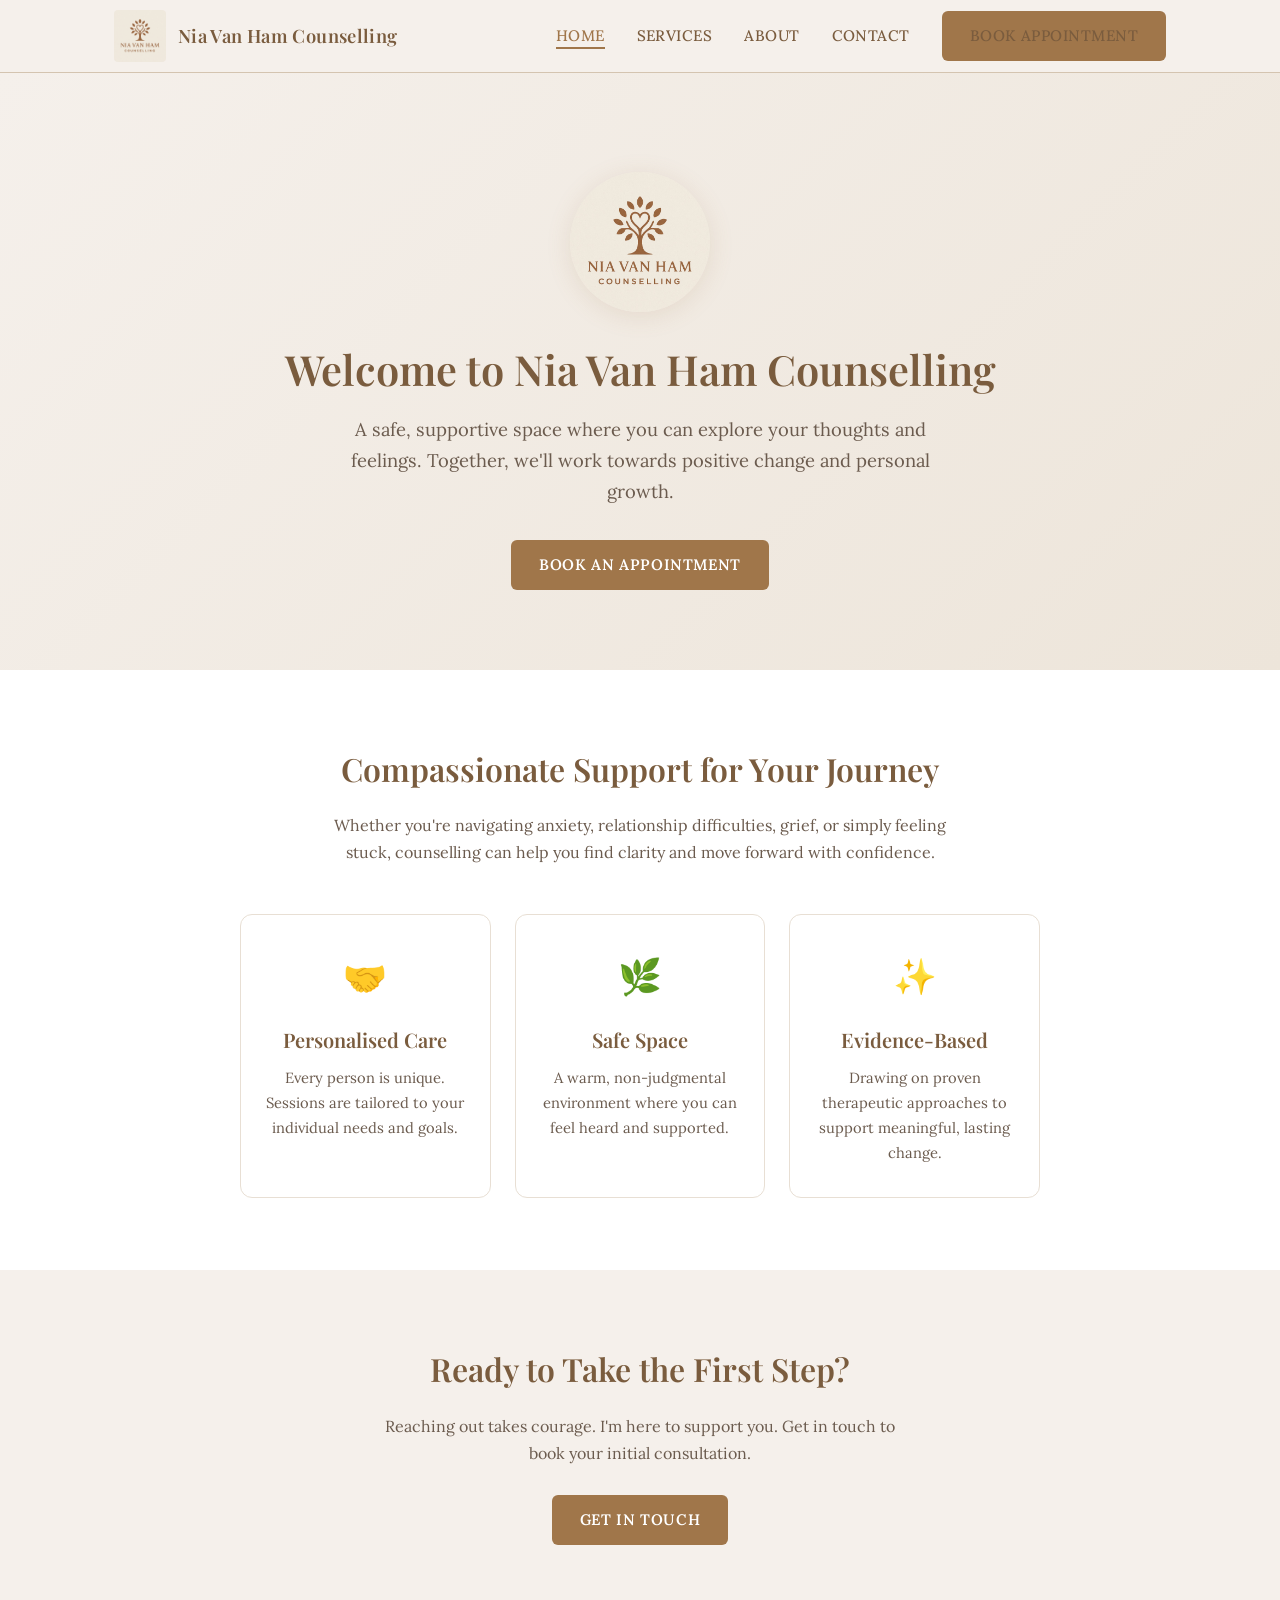
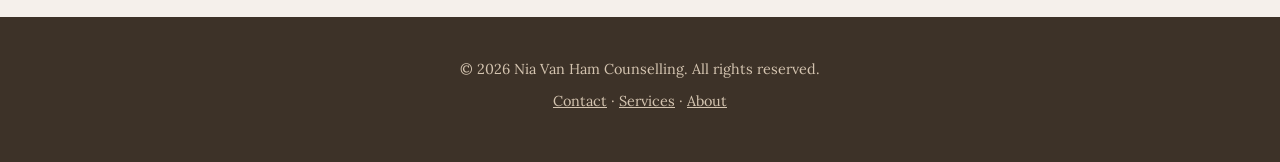
==== index.html @ aca7f018 "Add website: 4-page counselling site for GitHub Pages Home, Services, About, and Contact pages with " ====
<!DOCTYPE html>
<html lang="en">
<head>
  <meta charset="UTF-8">
  <meta name="viewport" content="width=device-width, initial-scale=1.0">
  <title>Nia Van Ham Counselling</title>
  <meta name="description" content="Nia Van Ham Counselling — compassionate, professional counselling services. Supporting you through life's challenges with warmth and care.">
  <link rel="preconnect" href="https://fonts.googleapis.com">
  <link href="https://fonts.googleapis.com/css2?family=Lora:ital,wght@0,400;0,500;0,600;1,400&family=Playfair+Display:wght@500;600;700&display=swap" rel="stylesheet">
  <link rel="stylesheet" href="assets/style.css">
  <link rel="icon" href="assets/logo.jpeg" type="image/jpeg">
</head>
<body>

  <!-- Navigation -->
  <nav class="nav">
    <div class="container">
      <a href="index.html" class="nav-logo">
        <img src="assets/logo.jpeg" alt="Nia Van Ham Counselling logo">
        <span>Nia Van Ham Counselling</span>
      </a>
      <button class="hamburger" onclick="document.querySelector('.nav-links').classList.toggle('open')" aria-label="Menu">
        <span></span><span></span><span></span>
      </button>
      <ul class="nav-links">
        <li><a href="index.html" class="active">Home</a></li>
        <li><a href="services.html">Services</a></li>
        <li><a href="about.html">About</a></li>
        <li><a href="contact.html">Contact</a></li>
        <li><a href="contact.html" class="btn">Book Appointment</a></li>
      </ul>
    </div>
  </nav>

  <!-- Hero -->
  <section class="hero hero-home">
    <div class="container">
      <img src="assets/logo.jpeg" alt="Nia Van Ham Counselling" class="hero-logo">
      <h1>Welcome to Nia Van Ham Counselling</h1>
      <p>A safe, supportive space where you can explore your thoughts and feelings. Together, we'll work towards positive change and personal growth.</p>
      <a href="contact.html" class="btn">Book an Appointment</a>
    </div>
  </section>

  <!-- Intro section -->
  <section class="section section-alt">
    <div class="container">
      <div class="section-heading">
        <h2>Compassionate Support for Your Journey</h2>
        <p>Whether you're navigating anxiety, relationship difficulties, grief, or simply feeling stuck, counselling can help you find clarity and move forward with confidence.</p>
      </div>

      <div class="services-grid" style="max-width:800px; margin:0 auto;">
        <div class="service-card">
          <div class="icon">🤝</div>
          <h3>Personalised Care</h3>
          <p>Every person is unique. Sessions are tailored to your individual needs and goals.</p>
        </div>
        <div class="service-card">
          <div class="icon">🌿</div>
          <h3>Safe Space</h3>
          <p>A warm, non-judgmental environment where you can feel heard and supported.</p>
        </div>
        <div class="service-card">
          <div class="icon">✨</div>
          <h3>Evidence-Based</h3>
          <p>Drawing on proven therapeutic approaches to support meaningful, lasting change.</p>
        </div>
      </div>
    </div>
  </section>

  <!-- CTA Section -->
  <section class="section" style="text-align:center;">
    <div class="container">
      <h2 style="color:#7A5C3E;">Ready to Take the First Step?</h2>
      <p style="max-width:540px; margin:12px auto 28px; color:#6B5B4E;">Reaching out takes courage. I'm here to support you. Get in touch to book your initial consultation.</p>
      <a href="contact.html" class="btn">Get in Touch</a>
    </div>
  </section>

  <!-- Footer -->
  <footer class="footer">
    <div class="container">
      <p>&copy; 2026 Nia Van Ham Counselling. All rights reserved.</p>
      <p><a href="contact.html">Contact</a> &middot; <a href="services.html">Services</a> &middot; <a href="about.html">About</a></p>
    </div>
  </footer>

</body>
</html>
---- assets/style.css ----
/* ========================================
   Nia Van Ham Counselling — Global Styles
   Palette derived from logo:
     Cream bg:   #F5F0EB
     Warm brown: #A0764A
     Dark brown: #7A5C3E
     Light tan:  #D4C4B0
     Text dark:  #3D3228
     White:      #FFFFFF
   ======================================== */

/* Reset & base */
*, *::before, *::after { box-sizing: border-box; margin: 0; padding: 0; }

html { scroll-behavior: smooth; }

body {
  font-family: 'Lora', 'Georgia', serif;
  color: #3D3228;
  background: #F5F0EB;
  line-height: 1.7;
  -webkit-font-smoothing: antialiased;
}

img { max-width: 100%; height: auto; display: block; }
a { color: inherit; text-decoration: none; }

.container {
  max-width: 1100px;
  margin: 0 auto;
  padding: 0 24px;
}

/* ---- Typography ---- */
h1, h2, h3 {
  font-family: 'Playfair Display', 'Georgia', serif;
  font-weight: 600;
  color: #3D3228;
}

h1 { font-size: 2.6rem; line-height: 1.2; }
h2 { font-size: 2rem; margin-bottom: 16px; }
h3 { font-size: 1.25rem; margin-bottom: 8px; }
p  { margin-bottom: 16px; }

/* ---- Navigation ---- */
.nav {
  position: fixed;
  top: 0; left: 0; right: 0;
  z-index: 100;
  background: rgba(245, 240, 235, 0.95);
  backdrop-filter: blur(8px);
  border-bottom: 1px solid #D4C4B0;
}

.nav .container {
  display: flex;
  align-items: center;
  justify-content: space-between;
  height: 72px;
}

.nav-logo {
  display: flex;
  align-items: center;
  gap: 12px;
}

.nav-logo img {
  height: 52px;
  width: 52px;
  object-fit: contain;
  border-radius: 4px;
}

.nav-logo span {
  font-family: 'Playfair Display', 'Georgia', serif;
  font-size: 1.15rem;
  font-weight: 600;
  color: #7A5C3E;
  letter-spacing: 0.02em;
}

.nav-links {
  display: flex;
  align-items: center;
  gap: 32px;
  list-style: none;
}

.nav-links a {
  font-size: 0.95rem;
  font-weight: 500;
  color: #7A5C3E;
  transition: color 0.2s;
  letter-spacing: 0.03em;
  text-transform: uppercase;
  font-family: 'Lora', serif;
}

.nav-links a:hover,
.nav-links a.active {
  color: #A0764A;
  border-bottom: 2px solid #A0764A;
  padding-bottom: 2px;
}

.btn {
  display: inline-block;
  background: #A0764A;
  color: #fff;
  padding: 12px 28px;
  border-radius: 6px;
  font-family: 'Lora', serif;
  font-size: 0.95rem;
  font-weight: 600;
  letter-spacing: 0.04em;
  text-transform: uppercase;
  transition: background 0.25s, transform 0.15s;
  border: none;
  cursor: pointer;
}

.btn:hover {
  background: #7A5C3E;
  transform: translateY(-1px);
}

.btn-outline {
  background: transparent;
  border: 2px solid #A0764A;
  color: #A0764A;
}

.btn-outline:hover {
  background: #A0764A;
  color: #fff;
}

/* ---- Hero Sections ---- */
.hero {
  margin-top: 72px;
  background: linear-gradient(135deg, #F5F0EB 0%, #EDE5DA 100%);
  padding: 80px 24px;
  text-align: center;
}

.hero h1 {
  margin-bottom: 20px;
  color: #7A5C3E;
}

.hero p {
  font-size: 1.15rem;
  color: #6B5B4E;
  max-width: 600px;
  margin: 0 auto 32px;
}

/* Home hero — larger & with logo */
.hero-home {
  padding: 100px 24px 80px;
}

.hero-home .hero-logo {
  width: 140px;
  height: 140px;
  margin: 0 auto 32px;
  border-radius: 50%;
  object-fit: cover;
  box-shadow: 0 4px 24px rgba(160,118,74,0.15);
}

/* Page heroes (About, Services, Contact) */
.hero-page {
  padding: 60px 24px;
  background: linear-gradient(135deg, #EDE5DA 0%, #D4C4B0 100%);
}

.hero-page h1 {
  font-size: 2.4rem;
}

/* ---- Section ---- */
.section {
  padding: 72px 24px;
}

.section-alt {
  background: #fff;
}

.section-heading {
  text-align: center;
  margin-bottom: 48px;
}

.section-heading h2 {
  color: #7A5C3E;
}

.section-heading p {
  max-width: 620px;
  margin: 8px auto 0;
  color: #6B5B4E;
}

/* ---- Services Grid ---- */
.services-grid {
  display: grid;
  grid-template-columns: repeat(auto-fill, minmax(240px, 1fr));
  gap: 24px;
}

.service-card {
  background: #fff;
  border: 1px solid #E8DFD4;
  border-radius: 12px;
  padding: 32px 24px;
  text-align: center;
  transition: transform 0.2s, box-shadow 0.2s;
}

.service-card:hover {
  transform: translateY(-4px);
  box-shadow: 0 8px 24px rgba(160,118,74,0.1);
}

.service-card .icon {
  font-size: 2.2rem;
  margin-bottom: 16px;
}

.service-card h3 {
  color: #7A5C3E;
  margin-bottom: 8px;
}

.service-card p {
  font-size: 0.92rem;
  color: #6B5B4E;
  margin-bottom: 0;
}

/* ---- About Layout ---- */
.about-content {
  display: grid;
  grid-template-columns: 1fr 1.4fr;
  gap: 48px;
  align-items: start;
}

.about-portrait {
  border-radius: 12px;
  box-shadow: 0 8px 32px rgba(160,118,74,0.12);
  object-fit: cover;
  width: 100%;
  max-height: 520px;
}

.about-text h2 {
  color: #7A5C3E;
  margin-bottom: 16px;
}

.about-text p {
  color: #4D3F34;
}

.about-highlight {
  background: #fff;
  border-left: 4px solid #A0764A;
  padding: 20px 24px;
  border-radius: 0 8px 8px 0;
  margin: 24px 0;
  font-style: italic;
  color: #7A5C3E;
}

/* ---- Contact Layout ---- */
.contact-grid {
  display: grid;
  grid-template-columns: 1fr 1fr;
  gap: 48px;
}

.contact-info h2 {
  color: #7A5C3E;
  margin-bottom: 24px;
}

.contact-detail {
  display: flex;
  gap: 12px;
  align-items: flex-start;
  margin-bottom: 20px;
}

.contact-detail .detail-icon {
  font-size: 1.3rem;
  color: #A0764A;
  flex-shrink: 0;
  margin-top: 2px;
}

.contact-detail p {
  margin-bottom: 0;
}

.contact-detail strong {
  color: #7A5C3E;
}

.contact-form {
  background: #fff;
  border-radius: 12px;
  padding: 32px;
  box-shadow: 0 4px 20px rgba(160,118,74,0.08);
}

.contact-form h3 {
  color: #7A5C3E;
  margin-bottom: 20px;
  font-size: 1.3rem;
}

.form-row {
  display: grid;
  grid-template-columns: 1fr 1fr;
  gap: 16px;
  margin-bottom: 16px;
}

.form-group {
  display: flex;
  flex-direction: column;
}

.form-group.full {
  grid-column: 1 / -1;
}

.form-group label {
  font-size: 0.85rem;
  font-weight: 600;
  color: #7A5C3E;
  margin-bottom: 6px;
  text-transform: uppercase;
  letter-spacing: 0.04em;
}

.form-group input,
.form-group textarea {
  border: 1px solid #D4C4B0;
  border-radius: 8px;
  padding: 12px 16px;
  font-family: 'Lora', serif;
  font-size: 0.95rem;
  color: #3D3228;
  background: #FDFBF9;
  transition: border-color 0.2s;
}

.form-group input:focus,
.form-group textarea:focus {
  outline: none;
  border-color: #A0764A;
  box-shadow: 0 0 0 3px rgba(160,118,74,0.12);
}

.form-group textarea {
  resize: vertical;
  min-height: 120px;
}

/* ---- Footer ---- */
.footer {
  background: #3D3228;
  color: #D4C4B0;
  padding: 40px 24px;
  text-align: center;
}

.footer p {
  margin-bottom: 8px;
  font-size: 0.9rem;
}

.footer a {
  color: #D4C4B0;
  text-decoration: underline;
  transition: color 0.2s;
}

.footer a:hover {
  color: #F5F0EB;
}

/* ---- Responsive ---- */
@media (max-width: 768px) {
  .nav .container { padding: 0 16px; }
  .nav-logo span { display: none; }
  .nav-links { gap: 16px; }
  .nav-links a { font-size: 0.85rem; }
  .btn { padding: 10px 20px; font-size: 0.85rem; }

  h1 { font-size: 2rem; }
  h2 { font-size: 1.5rem; }

  .hero { padding: 60px 16px; }
  .hero-home { padding: 80px 16px 60px; }
  .hero-home .hero-logo { width: 110px; height: 110px; }

  .about-content { grid-template-columns: 1fr; gap: 32px; }
  .contact-grid { grid-template-columns: 1fr; }
  .form-row { grid-template-columns: 1fr; }
  .services-grid { grid-template-columns: 1fr 1fr; }
}

@media (max-width: 480px) {
  .services-grid { grid-template-columns: 1fr; }
  .nav-links { gap: 12px; }
}

/* ---- Hamburger (mobile) ---- */
.hamburger {
  display: none;
  background: none;
  border: none;
  cursor: pointer;
  padding: 4px;
}

.hamburger span {
  display: block;
  width: 24px;
  height: 2px;
  background: #7A5C3E;
  margin: 5px 0;
  transition: 0.3s;
}

@media (max-width: 640px) {
  .hamburger { display: block; }

  .nav-links {
    display: none;
    position: absolute;
    top: 72px;
    left: 0; right: 0;
    background: rgba(245,240,235,0.98);
    flex-direction: column;
    padding: 24px;
    gap: 20px;
    border-bottom: 1px solid #D4C4B0;
  }

  .nav-links.open { display: flex; }
}
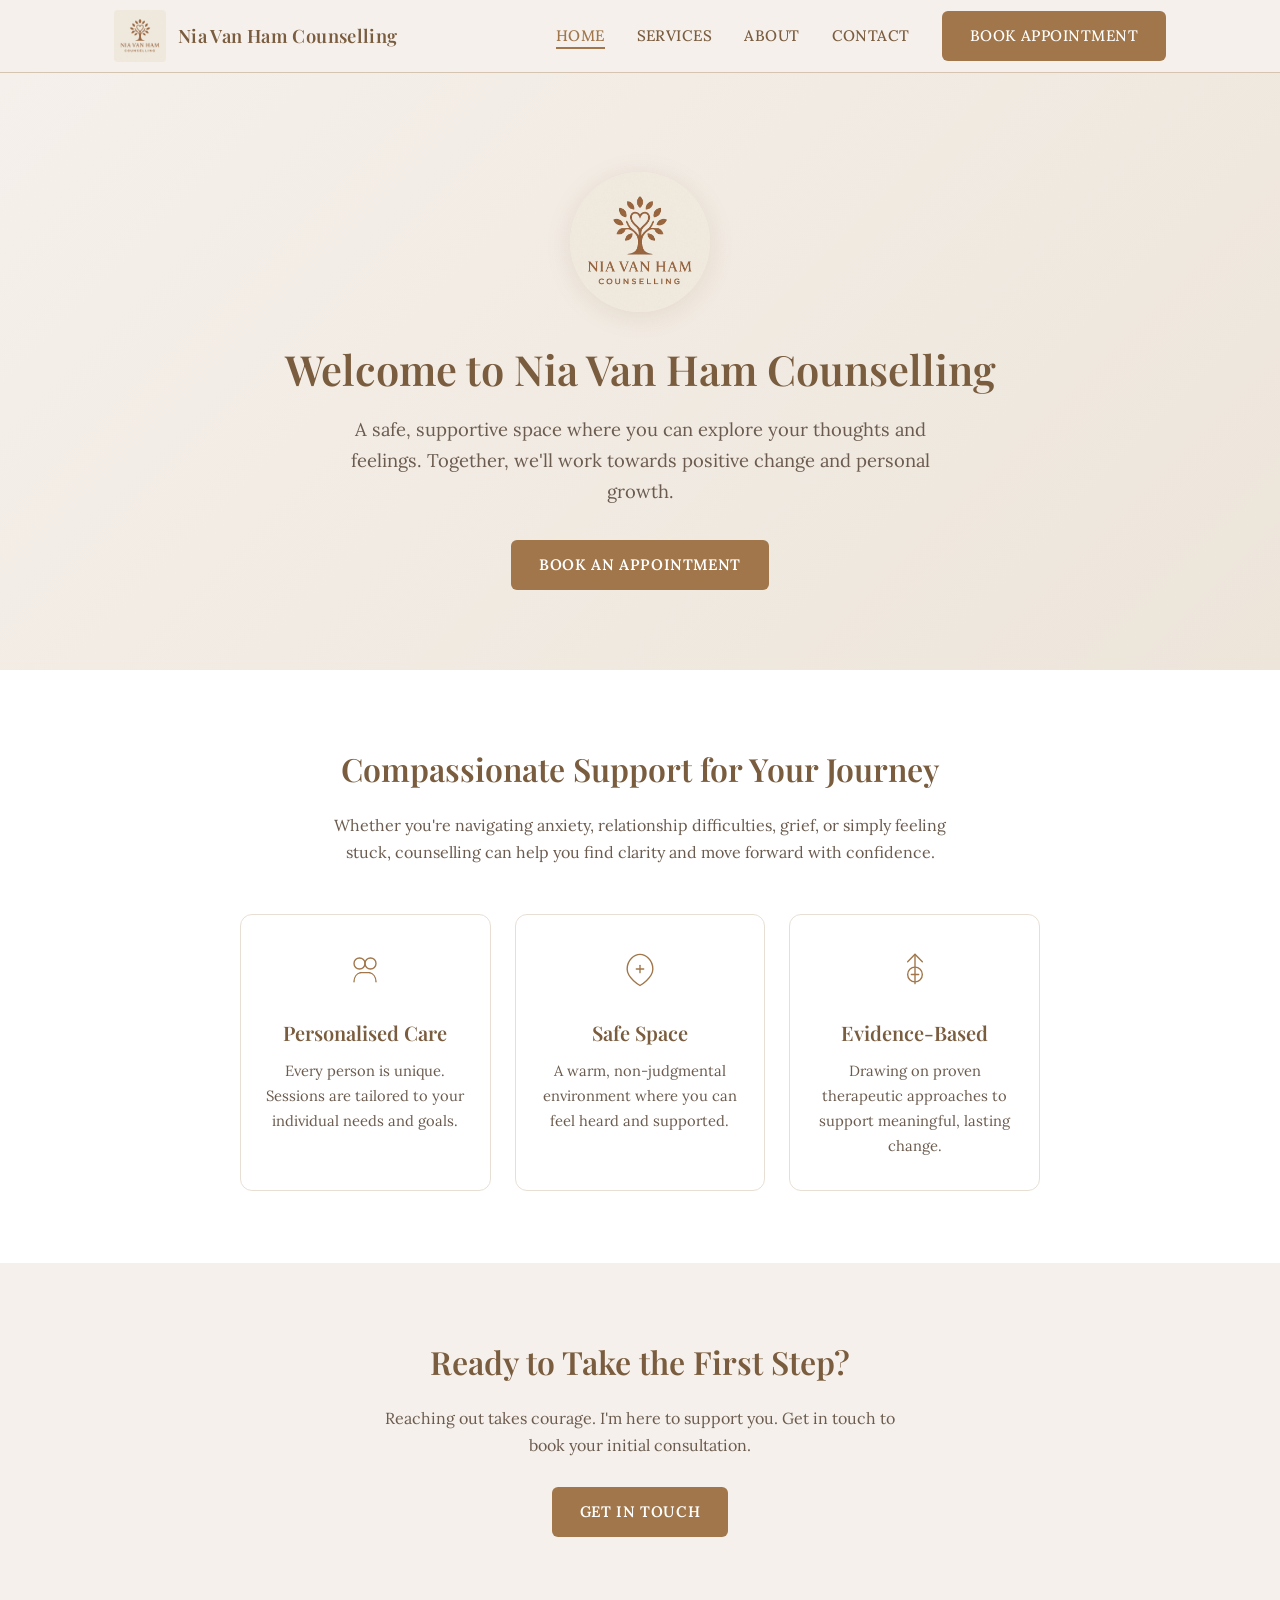
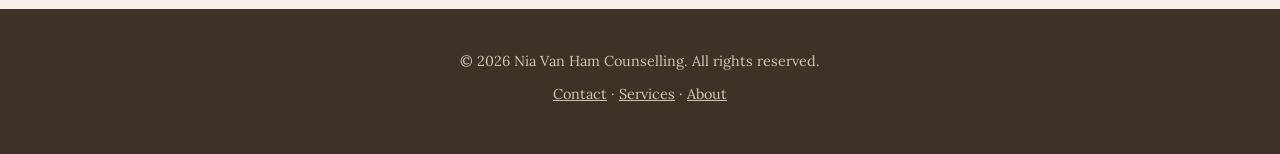
==== commit 3d2453f1: "Add content editing system, fix button visibility, remove emojis - Fix nav Book Appointment button: " ====
--- a/index.html
+++ b/index.html
@@ -36,9 +36,9 @@
   <section class="hero hero-home">
     <div class="container">
       <img src="assets/logo.jpeg" alt="Nia Van Ham Counselling" class="hero-logo">
-      <h1>Welcome to Nia Van Ham Counselling</h1>
-      <p>A safe, supportive space where you can explore your thoughts and feelings. Together, we'll work towards positive change and personal growth.</p>
-      <a href="contact.html" class="btn">Book an Appointment</a>
+      <h1 data-content="home.headline">Welcome to Nia Van Ham Counselling</h1>
+      <p data-content="home.tagline">A safe, supportive space where you can explore your thoughts and feelings. Together, we'll work towards positive change and personal growth.</p>
+      <a href="contact.html" class="btn" data-content="home.ctaText">Book an Appointment</a>
     </div>
   </section>
 
@@ -46,25 +46,25 @@
   <section class="section section-alt">
     <div class="container">
       <div class="section-heading">
-        <h2>Compassionate Support for Your Journey</h2>
-        <p>Whether you're navigating anxiety, relationship difficulties, grief, or simply feeling stuck, counselling can help you find clarity and move forward with confidence.</p>
+        <h2 data-content="home.sectionHeading">Compassionate Support for Your Journey</h2>
+        <p data-content="home.sectionText">Whether you're navigating anxiety, relationship difficulties, grief, or simply feeling stuck, counselling can help you find clarity and move forward with confidence.</p>
       </div>
 
       <div class="services-grid" style="max-width:800px; margin:0 auto;">
         <div class="service-card">
-          <div class="icon">🤝</div>
-          <h3>Personalised Care</h3>
-          <p>Every person is unique. Sessions are tailored to your individual needs and goals.</p>
+          <svg class="service-icon" viewBox="0 0 48 48" fill="none" stroke="#A0764A" stroke-width="1.5" stroke-linecap="round" stroke-linejoin="round"><circle cx="18" cy="18" r="6"/><circle cx="30" cy="18" r="6"/><path d="M12 38c0-5 3-9 7-10"/><path d="M29 28c4 1 7 5 7 10"/><path d="M19 28h10"/></svg>
+          <h3 data-content="home.card1Title">Personalised Care</h3>
+          <p data-content="home.card1Text">Every person is unique. Sessions are tailored to your individual needs and goals.</p>
         </div>
         <div class="service-card">
-          <div class="icon">🌿</div>
-          <h3>Safe Space</h3>
-          <p>A warm, non-judgmental environment where you can feel heard and supported.</p>
+          <svg class="service-icon" viewBox="0 0 48 48" fill="none" stroke="#A0764A" stroke-width="1.5" stroke-linecap="round" stroke-linejoin="round"><path d="M24 8c-6 0-14 6-14 16s14 18 14 18 14-8 14-18-8-16-14-16z"/><path d="M24 20v8"/><path d="M20 24h8"/></svg>
+          <h3 data-content="home.card2Title">Safe Space</h3>
+          <p data-content="home.card2Text">A warm, non-judgmental environment where you can feel heard and supported.</p>
         </div>
         <div class="service-card">
-          <div class="icon">✨</div>
-          <h3>Evidence-Based</h3>
-          <p>Drawing on proven therapeutic approaches to support meaningful, lasting change.</p>
+          <svg class="service-icon" viewBox="0 0 48 48" fill="none" stroke="#A0764A" stroke-width="1.5" stroke-linecap="round" stroke-linejoin="round"><path d="M24 8v32"/><path d="M16 16l8-8 8 8"/><circle cx="24" cy="30" r="8"/><path d="M20 30h8"/></svg>
+          <h3 data-content="home.card3Title">Evidence-Based</h3>
+          <p data-content="home.card3Text">Drawing on proven therapeutic approaches to support meaningful, lasting change.</p>
         </div>
       </div>
     </div>
@@ -73,8 +73,8 @@
   <!-- CTA Section -->
   <section class="section" style="text-align:center;">
     <div class="container">
-      <h2 style="color:#7A5C3E;">Ready to Take the First Step?</h2>
-      <p style="max-width:540px; margin:12px auto 28px; color:#6B5B4E;">Reaching out takes courage. I'm here to support you. Get in touch to book your initial consultation.</p>
+      <h2 style="color:#7A5C3E;" data-content="home.ctaHeading">Ready to Take the First Step?</h2>
+      <p style="max-width:540px; margin:12px auto 28px; color:#6B5B4E;" data-content="home.ctaSubtext">Reaching out takes courage. I'm here to support you. Get in touch to book your initial consultation.</p>
       <a href="contact.html" class="btn">Get in Touch</a>
     </div>
   </section>
@@ -87,5 +87,14 @@
     </div>
   </footer>
 
+  <script src="content.js"></script>
+  <script>
+    document.querySelectorAll('[data-content]').forEach(el => {
+      const keys = el.dataset.content.split('.');
+      let val = SITE_CONTENT;
+      for (const k of keys) val = val?.[k];
+      if (val) el.textContent = val;
+    });
+  </script>
 </body>
 </html>
--- a/assets/style.css
+++ b/assets/style.css
@@ -103,6 +103,12 @@
   color: #A0764A;
   border-bottom: 2px solid #A0764A;
   padding-bottom: 2px;
+}
+
+.nav-links .btn {
+  color: #fff !important;
+  border-bottom: none !important;
+  padding-bottom: 12px !important;
 }
 
 .btn {
@@ -231,6 +237,12 @@
   margin-bottom: 16px;
 }
 
+.service-card .service-icon {
+  width: 44px;
+  height: 44px;
+  margin: 0 auto 16px;
+}
+
 .service-card h3 {
   color: #7A5C3E;
   margin-bottom: 8px;
@@ -301,6 +313,11 @@
   color: #A0764A;
   flex-shrink: 0;
   margin-top: 2px;
+}
+
+.contact-detail .detail-icon-svg {
+  flex-shrink: 0;
+  margin-top: 3px;
 }
 
 .contact-detail p {
